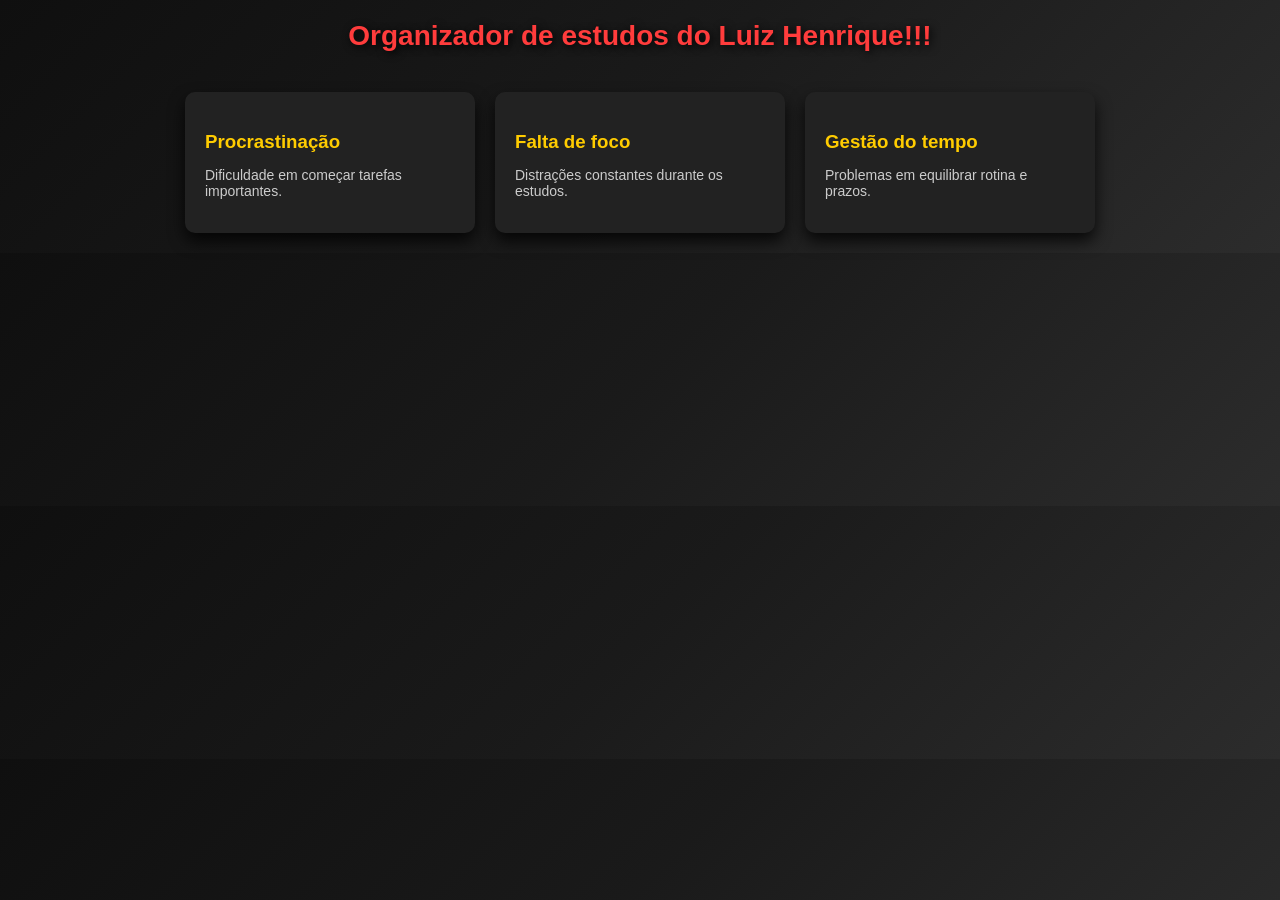
==== index.html @ 8efd8d63 "Add files via upload" ====
<!DOCTYPE html>
<html lang="pt-BR">
<head>
  <meta charset="UTF-8">
  <title>Organizador de estudos do Luiz Henrique!!!</title>
  <link rel="stylesheet" href="style.css">
</head>
<body>
  <header>Organizador de estudos do Luiz Henrique!!!</header>

  <div class="container">
    <div class="card" onclick="openModal('modal1')">
      <h3>Procrastinação</h3>
      <p>Dificuldade em começar tarefas importantes.</p>
    </div>

    <div class="card" onclick="openModal('modal2')">
      <h3>Falta de foco</h3>
      <p>Distrações constantes durante os estudos.</p>
    </div>

    <div class="card" onclick="openModal('modal3')">
      <h3>Gestão do tempo</h3>
      <p>Problemas em equilibrar rotina e prazos.</p>
    </div>
  </div>

  <!-- Modais -->
  <div id="modal1" class="modal">
    <div class="modal-content">
      <span class="close" onclick="closeModal('modal1')">&times;</span>
      <h2>Procrastinação</h2>
      <p>Esse problema ocorre quando há dificuldade em iniciar tarefas, levando à perda de tempo e acúmulo de atividades.</p>
    </div>
  </div>

  <div id="modal2" class="modal">
    <div class="modal-content">
      <span class="close" onclick="closeModal('modal2')">&times;</span>
      <h2>Falta de foco</h2>
      <p>Distrações como celular e redes sociais atrapalham a concentração, diminuindo a produtividade.</p>
    </div>
  </div>

  <div id="modal3" class="modal">
    <div class="modal-content">
      <span class="close" onclick="closeModal('modal3')">&times;</span>
      <h2>Gestão do tempo</h2>
      <p>Organizar horários e prazos é essencial para evitar sobrecarga e estresse na rotina de estudos.</p>
    </div>
  </div>

  <script>
    function openModal(id) {
      document.getElementById(id).style.display = "flex";
    }
    function closeModal(id) {
      document.getElementById(id).style.display = "none";
    }
  </script>
</body>
</html>
---- style.css ----
body {
  margin: 0;
  font-family: Arial, sans-serif;
  background: linear-gradient(135deg, #0f0f0f, #1a1a1a, #2c2c2c);
  color: #fff;
  perspective: 1000px;
}

header {
  text-align: center;
  padding: 20px;
  font-size: 28px;
  font-weight: bold;
  color: #ff3c3c;
  text-shadow: 2px 2px 8px #000;
}

.container {
  display: flex;
  flex-wrap: wrap;
  justify-content: center;
  gap: 20px;
  padding: 20px;
}

.card {
  background: #222;
  border-radius: 10px;
  box-shadow: 0 8px 16px rgba(0,0,0,0.8);
  width: 250px;
  padding: 20px;
  cursor: pointer;
  transition: transform 0.3s;
}

.card:hover {
  transform: rotateY(10deg) scale(1.05);
}

.card h3 {
  color: #ffcc00;
  margin-bottom: 10px;
}

.card p {
  font-size: 14px;
  color: #ccc;
}

/* Modal */
.modal {
  display: none;
  position: fixed;
  z-index: 1000;
  left: 0;
  top: 0;
  width: 100%;
  height: 100%;
  background: rgba(0,0,0,0.8);
  justify-content: center;
  align-items: center;
}

.modal-content {
  background: #111;
  padding: 30px;
  border-radius: 10px;
  max-width: 500px;
  text-align: center;
  color: #fff;
  box-shadow: 0 8px 20px rgba(0,0,0,0.9);
}

.close {
  color: #ff3c3c;
  font-size: 24px;
  font-weight: bold;
  cursor: pointer;
  float: right;
}
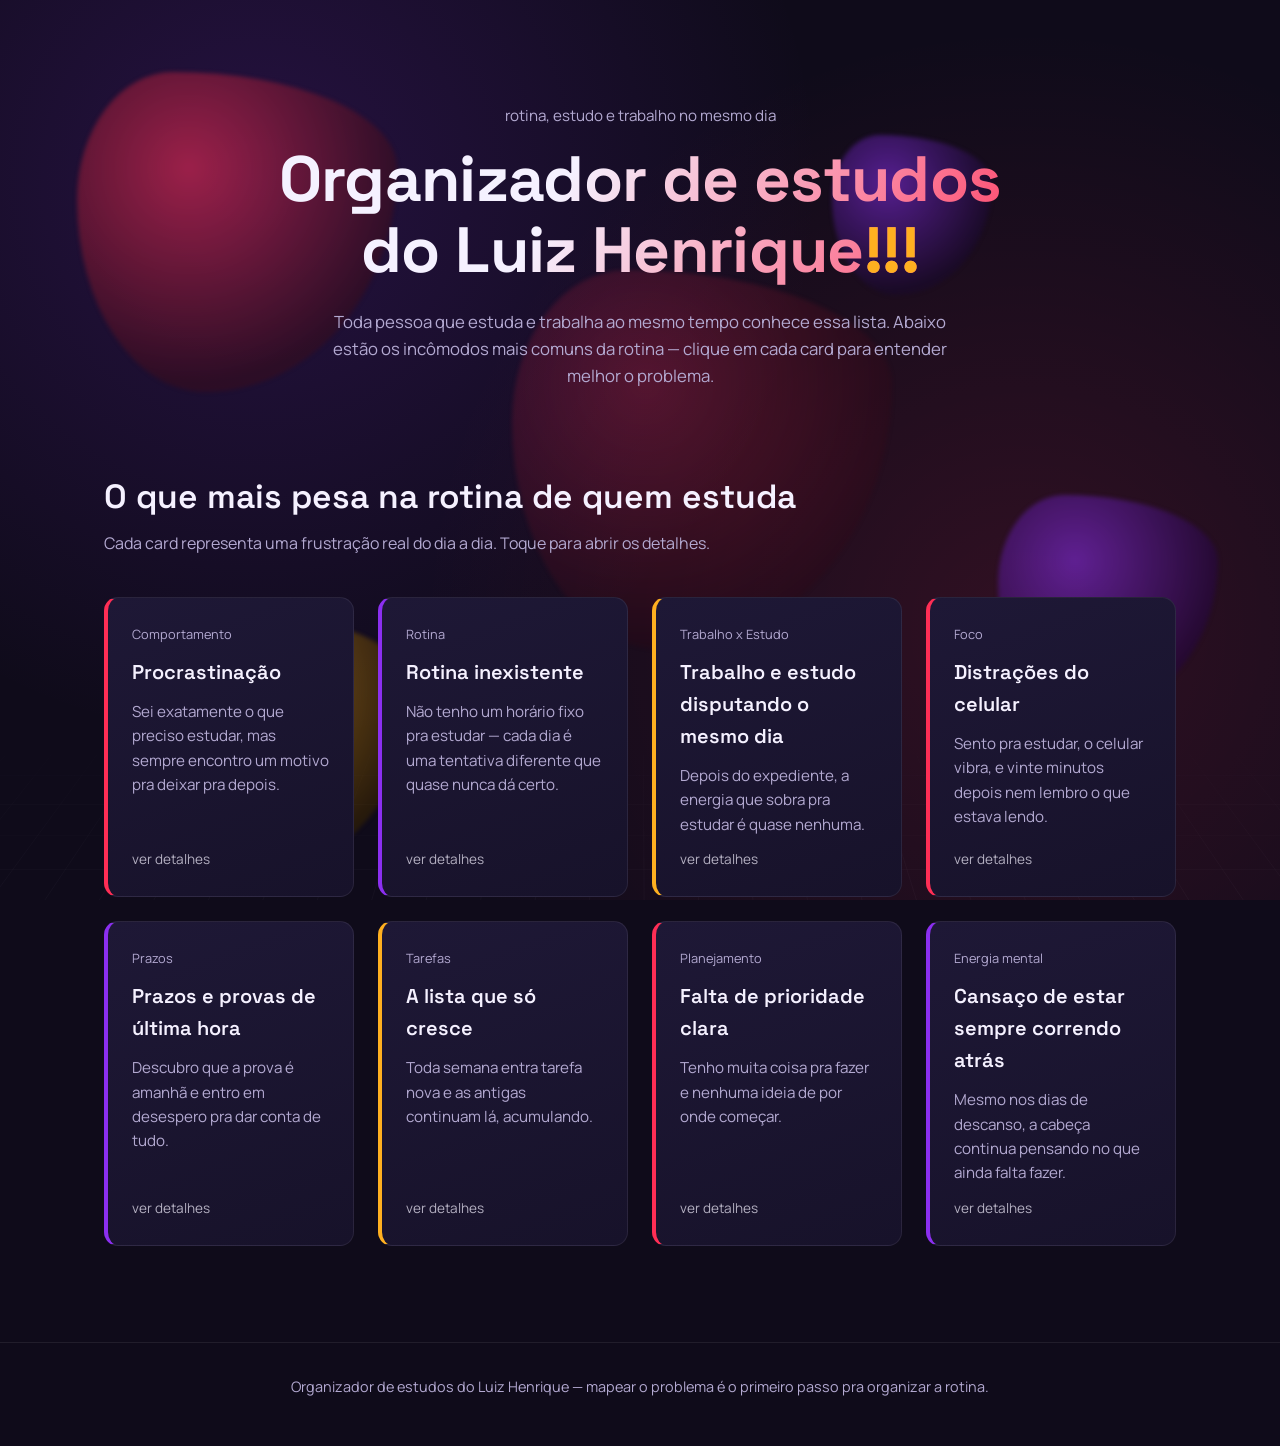
==== commit 84541b38: "Add files via upload" ====
--- a/index.html
+++ b/index.html
@@ -1,62 +1,228 @@
 <!DOCTYPE html>
 <html lang="pt-BR">
 <head>
-  <meta charset="UTF-8">
-  <title>Organizador de estudos do Luiz Henrique!!!</title>
-  <link rel="stylesheet" href="style.css">
+<meta charset="UTF-8">
+<meta name="viewport" content="width=device-width, initial-scale=1.0">
+<title>Organizador de estudos do Luiz Henrique!!!</title>
+<link rel="stylesheet" href="style.css">
 </head>
 <body>
-  <header>Organizador de estudos do Luiz Henrique!!!</header>
-
-  <div class="container">
-    <div class="card" onclick="openModal('modal1')">
-      <h3>Procrastinação</h3>
-      <p>Dificuldade em começar tarefas importantes.</p>
+
+  <!-- Fundo tridimensional animado -->
+  <div class="bg-scene" aria-hidden="true">
+    <div class="shape shape-1"></div>
+    <div class="shape shape-2"></div>
+    <div class="shape shape-3"></div>
+    <div class="shape shape-4"></div>
+    <div class="shape shape-5"></div>
+    <div class="shape shape-6"></div>
+    <div class="grid-floor"></div>
+  </div>
+
+  <header class="hero">
+    <p class="hero-eyebrow">rotina, estudo e trabalho no mesmo dia</p>
+    <h1 class="hero-title">Organizador de estudos<br>do Luiz Henrique<span class="bang">!!!</span></h1>
+    <p class="hero-sub">Toda pessoa que estuda e trabalha ao mesmo tempo conhece essa lista. Abaixo estão os incômodos mais comuns da rotina — clique em cada card para entender melhor o problema.</p>
+  </header>
+
+  <main class="content">
+    <section class="section-heading">
+      <h2>O que mais pesa na rotina de quem estuda</h2>
+      <p>Cada card representa uma frustração real do dia a dia. Toque para abrir os detalhes.</p>
+    </section>
+
+    <div class="card-grid">
+
+      <!-- Card 1 -->
+      <input type="checkbox" id="modal-1" class="modal-toggle">
+      <label for="modal-1" class="card card-crimson">
+        <span class="card-tag">Comportamento</span>
+        <h3>Procrastinação</h3>
+        <p>Sei exatamente o que preciso estudar, mas sempre encontro um motivo pra deixar pra depois.</p>
+        <span class="card-open">ver detalhes</span>
+      </label>
+      <div class="modal-overlay">
+        <div class="modal">
+          <label for="modal-1" class="modal-close" aria-label="Fechar">×</label>
+          <span class="modal-tag">Comportamento</span>
+          <h3>Procrastinação</h3>
+          <p>A tarefa fica ali, visível, esperando — e mesmo assim outra coisa sempre parece mais urgente. O problema não é falta de vontade, é a dificuldade de dar o primeiro passo quando a tarefa parece grande ou chata.</p>
+          <p class="modal-label">Como aparece no dia a dia:</p>
+          <ul>
+            <li>Abrir o material de estudo e fechar sem ler nada</li>
+            <li>Trocar o estudo por "só mais uma tarefa rápida" que nunca acaba</li>
+            <li>Deixar tudo pra véspera da prova ou da entrega</li>
+          </ul>
+        </div>
+      </div>
+
+      <!-- Card 2 -->
+      <input type="checkbox" id="modal-2" class="modal-toggle">
+      <label for="modal-2" class="card card-violet">
+        <span class="card-tag">Rotina</span>
+        <h3>Rotina inexistente</h3>
+        <p>Não tenho um horário fixo pra estudar — cada dia é uma tentativa diferente que quase nunca dá certo.</p>
+        <span class="card-open">ver detalhes</span>
+      </label>
+      <div class="modal-overlay">
+        <div class="modal">
+          <label for="modal-2" class="modal-close" aria-label="Fechar">×</label>
+          <span class="modal-tag">Rotina</span>
+          <h3>Rotina inexistente</h3>
+          <p>Sem um horário fixo, o estudo vira algo que só acontece "se sobrar tempo" — e quase nunca sobra. A rotina muda todo dia, e isso torna difícil criar qualquer hábito de estudo consistente.</p>
+          <p class="modal-label">Como aparece no dia a dia:</p>
+          <ul>
+            <li>Estudar em horários aleatórios, sem previsibilidade</li>
+            <li>Começar o dia sem saber quando vai estudar</li>
+            <li>Sensação de estar sempre reagindo, nunca planejando</li>
+          </ul>
+        </div>
+      </div>
+
+      <!-- Card 3 -->
+      <input type="checkbox" id="modal-3" class="modal-toggle">
+      <label for="modal-3" class="card card-amber">
+        <span class="card-tag">Trabalho x Estudo</span>
+        <h3>Trabalho e estudo disputando o mesmo dia</h3>
+        <p>Depois do expediente, a energia que sobra pra estudar é quase nenhuma.</p>
+        <span class="card-open">ver detalhes</span>
+      </label>
+      <div class="modal-overlay">
+        <div class="modal">
+          <label for="modal-3" class="modal-close" aria-label="Fechar">×</label>
+          <span class="modal-tag">Trabalho x Estudo</span>
+          <h3>Trabalho e estudo disputando o mesmo dia</h3>
+          <p>O dia de trabalho consome tempo e disposição, e o estudo acaba ficando com o que sobra — geralmente pouco. Isso cria a sensação de nunca dar conta de nenhuma das duas coisas direito.</p>
+          <p class="modal-label">Como aparece no dia a dia:</p>
+          <ul>
+            <li>Chegar em casa exausto e sem foco pra abrir os livros</li>
+            <li>Estudar só nos fins de semana, de forma corrida</li>
+            <li>Sentir que uma área sempre atrapalha a outra</li>
+          </ul>
+        </div>
+      </div>
+
+      <!-- Card 4 -->
+      <input type="checkbox" id="modal-4" class="modal-toggle">
+      <label for="modal-4" class="card card-crimson">
+        <span class="card-tag">Foco</span>
+        <h3>Distrações do celular</h3>
+        <p>Sento pra estudar, o celular vibra, e vinte minutos depois nem lembro o que estava lendo.</p>
+        <span class="card-open">ver detalhes</span>
+      </label>
+      <div class="modal-overlay">
+        <div class="modal">
+          <label for="modal-4" class="modal-close" aria-label="Fechar">×</label>
+          <span class="modal-tag">Foco</span>
+          <h3>Distrações do celular</h3>
+          <p>Notificações, redes sociais e mensagens quebram o foco toda vez que ele começa a se formar. O tempo de estudo vira um tempo picotado, com pouca profundidade de verdade.</p>
+          <p class="modal-label">Como aparece no dia a dia:</p>
+          <ul>
+            <li>Pegar o celular "só pra ver uma coisa" e perder o fio da leitura</li>
+            <li>Levar o dobro do tempo pra terminar uma tarefa simples</li>
+            <li>Sensação de cansaço mesmo estudando pouco</li>
+          </ul>
+        </div>
+      </div>
+
+      <!-- Card 5 -->
+      <input type="checkbox" id="modal-5" class="modal-toggle">
+      <label for="modal-5" class="card card-violet">
+        <span class="card-tag">Prazos</span>
+        <h3>Prazos e provas de última hora</h3>
+        <p>Descubro que a prova é amanhã e entro em desespero pra dar conta de tudo.</p>
+        <span class="card-open">ver detalhes</span>
+      </label>
+      <div class="modal-overlay">
+        <div class="modal">
+          <label for="modal-5" class="modal-close" aria-label="Fechar">×</label>
+          <span class="modal-tag">Prazos</span>
+          <h3>Prazos e provas de última hora</h3>
+          <p>Sem acompanhar as datas com antecedência, tudo vira urgência ao mesmo tempo. O resultado é uma mistura de ansiedade e estudo apressado, que raramente rende o que poderia.</p>
+          <p class="modal-label">Como aparece no dia a dia:</p>
+          <ul>
+            <li>Lembrar de um trabalho na véspera da entrega</li>
+            <li>Virar a noite estudando conteúdo de semanas em poucas horas</li>
+            <li>Ansiedade que começa dias antes da prova</li>
+          </ul>
+        </div>
+      </div>
+
+      <!-- Card 6 -->
+      <input type="checkbox" id="modal-6" class="modal-toggle">
+      <label for="modal-6" class="card card-amber">
+        <span class="card-tag">Tarefas</span>
+        <h3>A lista que só cresce</h3>
+        <p>Toda semana entra tarefa nova e as antigas continuam lá, acumulando.</p>
+        <span class="card-open">ver detalhes</span>
+      </label>
+      <div class="modal-overlay">
+        <div class="modal">
+          <label for="modal-6" class="modal-close" aria-label="Fechar">×</label>
+          <span class="modal-tag">Tarefas</span>
+          <h3>A lista que só cresce</h3>
+          <p>Sem um sistema pra dar baixa no que já foi feito, tudo se acumula na cabeça ao mesmo tempo. Isso gera a sensação constante de estar devendo alguma coisa, mesmo nos momentos de descanso.</p>
+          <p class="modal-label">Como aparece no dia a dia:</p>
+          <ul>
+            <li>Perder o controle do que já foi entregue e do que ainda falta</li>
+            <li>Refazer tarefas porque esqueceu que já tinha começado</li>
+            <li>Sensação de peso mental mesmo fora do horário de estudo</li>
+          </ul>
+        </div>
+      </div>
+
+      <!-- Card 7 -->
+      <input type="checkbox" id="modal-7" class="modal-toggle">
+      <label for="modal-7" class="card card-crimson">
+        <span class="card-tag">Planejamento</span>
+        <h3>Falta de prioridade clara</h3>
+        <p>Tenho muita coisa pra fazer e nenhuma ideia de por onde começar.</p>
+        <span class="card-open">ver detalhes</span>
+      </label>
+      <div class="modal-overlay">
+        <div class="modal">
+          <label for="modal-7" class="modal-close" aria-label="Fechar">×</label>
+          <span class="modal-tag">Planejamento</span>
+          <h3>Falta de prioridade clara</h3>
+          <p>Quando tudo parece igualmente urgente, a mente trava e a energia se dispersa entre tarefas pequenas em vez de ir direto no que realmente importa.</p>
+          <p class="modal-label">Como aparece no dia a dia:</p>
+          <ul>
+            <li>Passar mais tempo decidindo o que fazer do que fazendo</li>
+            <li>Deixar a tarefa mais importante sempre por último</li>
+            <li>Terminar o dia cansado, mas sem sensação de progresso</li>
+          </ul>
+        </div>
+      </div>
+
+      <!-- Card 8 -->
+      <input type="checkbox" id="modal-8" class="modal-toggle">
+      <label for="modal-8" class="card card-violet">
+        <span class="card-tag">Energia mental</span>
+        <h3>Cansaço de estar sempre correndo atrás</h3>
+        <p>Mesmo nos dias de descanso, a cabeça continua pensando no que ainda falta fazer.</p>
+        <span class="card-open">ver detalhes</span>
+      </label>
+      <div class="modal-overlay">
+        <div class="modal">
+          <label for="modal-8" class="modal-close" aria-label="Fechar">×</label>
+          <span class="modal-tag">Energia mental</span>
+          <h3>Cansaço de estar sempre correndo atrás</h3>
+          <p>Depois de um tempo vivendo em modo de urgência, o cansaço deixa de ser só físico. A mente não descansa de verdade porque sempre tem alguma coisa pendente rodando por trás.</p>
+          <p class="modal-label">Como aparece no dia a dia:</p>
+          <ul>
+            <li>Dificuldade de relaxar mesmo em momentos de folga</li>
+            <li>Sensação de atraso constante, mesmo cumprindo prazos</li>
+            <li>Queda de motivação por acúmulo de cansaço mental</li>
+          </ul>
+        </div>
+      </div>
+
     </div>
-
-    <div class="card" onclick="openModal('modal2')">
-      <h3>Falta de foco</h3>
-      <p>Distrações constantes durante os estudos.</p>
-    </div>
-
-    <div class="card" onclick="openModal('modal3')">
-      <h3>Gestão do tempo</h3>
-      <p>Problemas em equilibrar rotina e prazos.</p>
-    </div>
-  </div>
-
-  <!-- Modais -->
-  <div id="modal1" class="modal">
-    <div class="modal-content">
-      <span class="close" onclick="closeModal('modal1')">&times;</span>
-      <h2>Procrastinação</h2>
-      <p>Esse problema ocorre quando há dificuldade em iniciar tarefas, levando à perda de tempo e acúmulo de atividades.</p>
-    </div>
-  </div>
-
-  <div id="modal2" class="modal">
-    <div class="modal-content">
-      <span class="close" onclick="closeModal('modal2')">&times;</span>
-      <h2>Falta de foco</h2>
-      <p>Distrações como celular e redes sociais atrapalham a concentração, diminuindo a produtividade.</p>
-    </div>
-  </div>
-
-  <div id="modal3" class="modal">
-    <div class="modal-content">
-      <span class="close" onclick="closeModal('modal3')">&times;</span>
-      <h2>Gestão do tempo</h2>
-      <p>Organizar horários e prazos é essencial para evitar sobrecarga e estresse na rotina de estudos.</p>
-    </div>
-  </div>
-
-  <script>
-    function openModal(id) {
-      document.getElementById(id).style.display = "flex";
-    }
-    function closeModal(id) {
-      document.getElementById(id).style.display = "none";
-    }
-  </script>
+  </main>
+
+  <footer class="footer">
+    <p>Organizador de estudos do Luiz Henrique — mapear o problema é o primeiro passo pra organizar a rotina.</p>
+  </footer>
+
 </body>
 </html>
--- a/style.css
+++ b/style.css
@@ -1,80 +1,426 @@
+@import url('https://fonts.googleapis.com/css2?family=Space+Grotesk:wght@500;600;700&family=Manrope:wght@400;500;600;700&display=swap');
+
+:root {
+  --bg-base: #0f0b1a;
+  --bg-surface: #17122a;
+  --bg-surface-2: #1e1836;
+  --accent-crimson: #ff2e55;
+  --accent-violet: #8b2ff0;
+  --accent-amber: #ffb020;
+  --text-primary: #f5f1ff;
+  --text-muted: #b3a9d1;
+  --border-soft: rgba(245, 241, 255, 0.08);
+  --font-display: 'Space Grotesk', sans-serif;
+  --font-body: 'Manrope', sans-serif;
+}
+
+* {
+  box-sizing: border-box;
+  margin: 0;
+  padding: 0;
+}
+
+html {
+  scroll-behavior: smooth;
+}
+
 body {
-  margin: 0;
-  font-family: Arial, sans-serif;
-  background: linear-gradient(135deg, #0f0f0f, #1a1a1a, #2c2c2c);
-  color: #fff;
-  perspective: 1000px;
-}
-
-header {
+  background: var(--bg-base);
+  color: var(--text-primary);
+  font-family: var(--font-body);
+  line-height: 1.6;
+  overflow-x: hidden;
+  position: relative;
+  min-height: 100vh;
+}
+
+@media (prefers-reduced-motion: reduce) {
+  *, *::before, *::after {
+    animation-duration: 0.001ms !important;
+    animation-iteration-count: 1 !important;
+    transition-duration: 0.001ms !important;
+  }
+}
+
+/* ---------- Fundo tridimensional animado ---------- */
+
+.bg-scene {
+  position: fixed;
+  inset: 0;
+  z-index: -1;
+  overflow: hidden;
+  perspective: 1200px;
+  background:
+    radial-gradient(circle at 20% 20%, rgba(139, 47, 240, 0.18), transparent 45%),
+    radial-gradient(circle at 80% 70%, rgba(255, 46, 85, 0.14), transparent 50%),
+    var(--bg-base);
+}
+
+.shape {
+  position: absolute;
+  border-radius: 30% 70% 60% 40% / 40% 30% 70% 60%;
+  filter: blur(2px);
+  opacity: 0.55;
+  transform-style: preserve-3d;
+  will-change: transform;
+}
+
+.shape-1 {
+  width: 320px;
+  height: 320px;
+  top: 8%;
+  left: 6%;
+  background: radial-gradient(circle at 35% 30%, var(--accent-crimson), #3a0d1c 70%);
+  animation: float-a 22s ease-in-out infinite;
+}
+
+.shape-2 {
+  width: 220px;
+  height: 220px;
+  top: 55%;
+  left: 78%;
+  background: radial-gradient(circle at 35% 30%, var(--accent-violet), #24063f 70%);
+  animation: float-b 26s ease-in-out infinite;
+}
+
+.shape-3 {
+  width: 260px;
+  height: 260px;
+  top: 68%;
+  left: 12%;
+  background: radial-gradient(circle at 35% 30%, var(--accent-amber), #3a2600 70%);
+  animation: float-c 30s ease-in-out infinite;
+}
+
+.shape-4 {
+  width: 160px;
+  height: 160px;
+  top: 15%;
+  left: 65%;
+  background: radial-gradient(circle at 35% 30%, var(--accent-violet), #1a0a30 70%);
+  animation: float-a 18s ease-in-out infinite reverse;
+}
+
+.shape-5 {
+  width: 380px;
+  height: 380px;
+  top: 30%;
+  left: 40%;
+  background: radial-gradient(circle at 35% 30%, var(--accent-crimson), #2a0410 75%);
+  opacity: 0.25;
+  animation: float-b 34s ease-in-out infinite;
+}
+
+.shape-6 {
+  width: 140px;
+  height: 140px;
+  top: 82%;
+  left: 55%;
+  background: radial-gradient(circle at 35% 30%, var(--accent-amber), #2b1c00 70%);
+  animation: float-c 20s ease-in-out infinite reverse;
+}
+
+@keyframes float-a {
+  0%   { transform: translate3d(0, 0, 0) rotate3d(1, 1, 0, 0deg); }
+  33%  { transform: translate3d(40px, -60px, 80px) rotate3d(1, 1, 0, 40deg); }
+  66%  { transform: translate3d(-30px, 40px, -40px) rotate3d(1, 0, 1, -30deg); }
+  100% { transform: translate3d(0, 0, 0) rotate3d(1, 1, 0, 0deg); }
+}
+
+@keyframes float-b {
+  0%   { transform: translate3d(0, 0, 0) rotate3d(0, 1, 1, 0deg); }
+  50%  { transform: translate3d(-60px, 50px, 100px) rotate3d(0, 1, 1, 60deg); }
+  100% { transform: translate3d(0, 0, 0) rotate3d(0, 1, 1, 0deg); }
+}
+
+@keyframes float-c {
+  0%   { transform: translate3d(0, 0, 0) rotate3d(1, 0, 1, 0deg) scale(1); }
+  50%  { transform: translate3d(50px, -40px, -80px) rotate3d(1, 0, 1, -45deg) scale(1.1); }
+  100% { transform: translate3d(0, 0, 0) rotate3d(1, 0, 1, 0deg) scale(1); }
+}
+
+.grid-floor {
+  position: absolute;
+  left: -20%;
+  right: -20%;
+  bottom: -10%;
+  height: 60%;
+  background-image:
+    linear-gradient(rgba(245, 241, 255, 0.06) 1px, transparent 1px),
+    linear-gradient(90deg, rgba(245, 241, 255, 0.06) 1px, transparent 1px);
+  background-size: 60px 60px;
+  transform: rotateX(70deg);
+  transform-origin: bottom;
+  mask-image: linear-gradient(to top, rgba(0,0,0,0.6), transparent 80%);
+}
+
+/* ---------- Hero ---------- */
+
+.hero {
+  position: relative;
+  max-width: 900px;
+  margin: 0 auto;
+  padding: 6.5rem 1.5rem 4rem;
   text-align: center;
-  padding: 20px;
-  font-size: 28px;
-  font-weight: bold;
-  color: #ff3c3c;
-  text-shadow: 2px 2px 8px #000;
-}
-
-.container {
+}
+
+.hero-eyebrow {
+  font-family: var(--font-body);
+  font-size: 0.95rem;
+  color: var(--text-muted);
+  margin-bottom: 1rem;
+}
+
+.hero-title {
+  font-family: var(--font-display);
+  font-weight: 700;
+  font-size: clamp(2.2rem, 6vw, 4rem);
+  line-height: 1.1;
+  letter-spacing: -0.01em;
+  background: linear-gradient(120deg, var(--text-primary) 40%, var(--accent-crimson));
+  -webkit-background-clip: text;
+  background-clip: text;
+  color: transparent;
+}
+
+.bang {
+  color: var(--accent-amber);
+  -webkit-text-fill-color: var(--accent-amber);
+}
+
+.hero-sub {
+  margin-top: 1.5rem;
+  font-size: 1.05rem;
+  color: var(--text-muted);
+  max-width: 620px;
+  margin-left: auto;
+  margin-right: auto;
+}
+
+/* ---------- Conteúdo ---------- */
+
+.content {
+  position: relative;
+  max-width: 1120px;
+  margin: 0 auto;
+  padding: 1rem 1.5rem 6rem;
+}
+
+.section-heading {
+  margin-bottom: 2.5rem;
+  text-align: left;
+}
+
+.section-heading h2 {
+  font-family: var(--font-display);
+  font-size: clamp(1.5rem, 3vw, 2.1rem);
+  font-weight: 600;
+  margin-bottom: 0.5rem;
+}
+
+.section-heading p {
+  color: var(--text-muted);
+}
+
+.card-grid {
+  display: grid;
+  grid-template-columns: repeat(auto-fit, minmax(250px, 1fr));
+  gap: 1.5rem;
+}
+
+/* ---------- Cards ---------- */
+
+.card {
   display: flex;
-  flex-wrap: wrap;
+  flex-direction: column;
+  gap: 0.75rem;
+  background: linear-gradient(160deg, var(--bg-surface-2), var(--bg-surface));
+  border: 1px solid var(--border-soft);
+  border-left: 4px solid var(--accent-crimson);
+  border-radius: 14px;
+  padding: 1.6rem 1.5rem;
+  cursor: pointer;
+  transition: transform 0.25s ease, box-shadow 0.25s ease, border-color 0.25s ease;
+}
+
+.card:hover {
+  transform: translateY(-6px);
+  box-shadow: 0 18px 40px rgba(0, 0, 0, 0.45);
+}
+
+.card-crimson { border-left-color: var(--accent-crimson); }
+.card-violet  { border-left-color: var(--accent-violet); }
+.card-amber   { border-left-color: var(--accent-amber); }
+
+.card-crimson:hover { box-shadow: 0 18px 40px rgba(255, 46, 85, 0.22); }
+.card-violet:hover  { box-shadow: 0 18px 40px rgba(139, 47, 240, 0.22); }
+.card-amber:hover   { box-shadow: 0 18px 40px rgba(255, 176, 32, 0.22); }
+
+.card-tag {
+  font-family: var(--font-body);
+  font-size: 0.8rem;
+  color: var(--text-muted);
+}
+
+.card h3 {
+  font-family: var(--font-display);
+  font-size: 1.25rem;
+  font-weight: 600;
+}
+
+.card p {
+  color: var(--text-muted);
+  font-size: 0.95rem;
+  flex-grow: 1;
+}
+
+.card-open {
+  font-size: 0.85rem;
+  color: var(--text-primary);
+  opacity: 0.7;
+}
+
+/* ---------- Modal ---------- */
+
+.modal-toggle {
+  display: none;
+}
+
+.modal-overlay {
+  position: fixed;
+  inset: 0;
+  z-index: 50;
+  display: flex;
+  align-items: center;
   justify-content: center;
-  gap: 20px;
-  padding: 20px;
-}
-
-.card {
-  background: #222;
-  border-radius: 10px;
-  box-shadow: 0 8px 16px rgba(0,0,0,0.8);
-  width: 250px;
-  padding: 20px;
+  padding: 1.5rem;
+  background: rgba(6, 4, 12, 0.78);
+  backdrop-filter: blur(6px);
+  opacity: 0;
+  pointer-events: none;
+  transition: opacity 0.25s ease;
+}
+
+.modal-toggle:checked ~ .modal-overlay {
+  opacity: 1;
+  pointer-events: auto;
+}
+
+.modal {
+  position: relative;
+  width: 100%;
+  max-width: 520px;
+  max-height: 85vh;
+  overflow-y: auto;
+  background: linear-gradient(160deg, var(--bg-surface-2), var(--bg-base));
+  border: 1px solid var(--border-soft);
+  border-radius: 18px;
+  padding: 2.2rem 2rem;
+  box-shadow: 0 30px 80px rgba(0, 0, 0, 0.55);
+  transform: translateY(20px) scale(0.97);
+  transition: transform 0.25s ease;
+}
+
+.modal-toggle:checked ~ .modal-overlay .modal {
+  transform: translateY(0) scale(1);
+}
+
+.modal-close {
+  position: absolute;
+  top: 1rem;
+  right: 1.2rem;
+  font-size: 1.6rem;
+  line-height: 1;
+  color: var(--text-muted);
   cursor: pointer;
-  transition: transform 0.3s;
-}
-
-.card:hover {
-  transform: rotateY(10deg) scale(1.05);
-}
-
-.card h3 {
-  color: #ffcc00;
-  margin-bottom: 10px;
-}
-
-.card p {
-  font-size: 14px;
-  color: #ccc;
-}
-
-/* Modal */
-.modal {
-  display: none;
-  position: fixed;
-  z-index: 1000;
+  transition: color 0.2s ease;
+}
+
+.modal-close:hover {
+  color: var(--text-primary);
+}
+
+.modal-tag {
+  display: inline-block;
+  font-size: 0.8rem;
+  color: var(--accent-amber);
+  margin-bottom: 0.6rem;
+}
+
+.modal h3 {
+  font-family: var(--font-display);
+  font-size: 1.5rem;
+  margin-bottom: 1rem;
+}
+
+.modal p {
+  color: var(--text-muted);
+  margin-bottom: 1rem;
+}
+
+.modal-label {
+  color: var(--text-primary) !important;
+  font-weight: 600;
+  margin-bottom: 0.6rem !important;
+}
+
+.modal ul {
+  list-style: none;
+  display: flex;
+  flex-direction: column;
+  gap: 0.6rem;
+}
+
+.modal ul li {
+  position: relative;
+  padding-left: 1.2rem;
+  color: var(--text-muted);
+  font-size: 0.95rem;
+}
+
+.modal ul li::before {
+  content: '';
+  position: absolute;
   left: 0;
-  top: 0;
-  width: 100%;
-  height: 100%;
-  background: rgba(0,0,0,0.8);
-  justify-content: center;
-  align-items: center;
-}
-
-.modal-content {
-  background: #111;
-  padding: 30px;
-  border-radius: 10px;
-  max-width: 500px;
+  top: 0.5em;
+  width: 6px;
+  height: 6px;
+  border-radius: 50%;
+  background: var(--accent-crimson);
+}
+
+/* ---------- Footer ---------- */
+
+.footer {
+  position: relative;
   text-align: center;
-  color: #fff;
-  box-shadow: 0 8px 20px rgba(0,0,0,0.9);
-}
-
-.close {
-  color: #ff3c3c;
-  font-size: 24px;
-  font-weight: bold;
-  cursor: pointer;
-  float: right;
-}
+  padding: 2rem 1.5rem 3rem;
+  color: var(--text-muted);
+  font-size: 0.9rem;
+  border-top: 1px solid var(--border-soft);
+}
+
+/* ---------- Responsivo ---------- */
+
+@media (max-width: 600px) {
+  .hero {
+    padding: 4.5rem 1.25rem 3rem;
+  }
+
+  .content {
+    padding: 0.5rem 1.25rem 4rem;
+  }
+
+  .modal {
+    padding: 1.8rem 1.4rem;
+  }
+}
+
+/* ---------- Foco acessível ---------- */
+
+a:focus-visible,
+label:focus-visible,
+.modal-close:focus-visible {
+  outline: 2px solid var(--accent-amber);
+  outline-offset: 2px;
+}
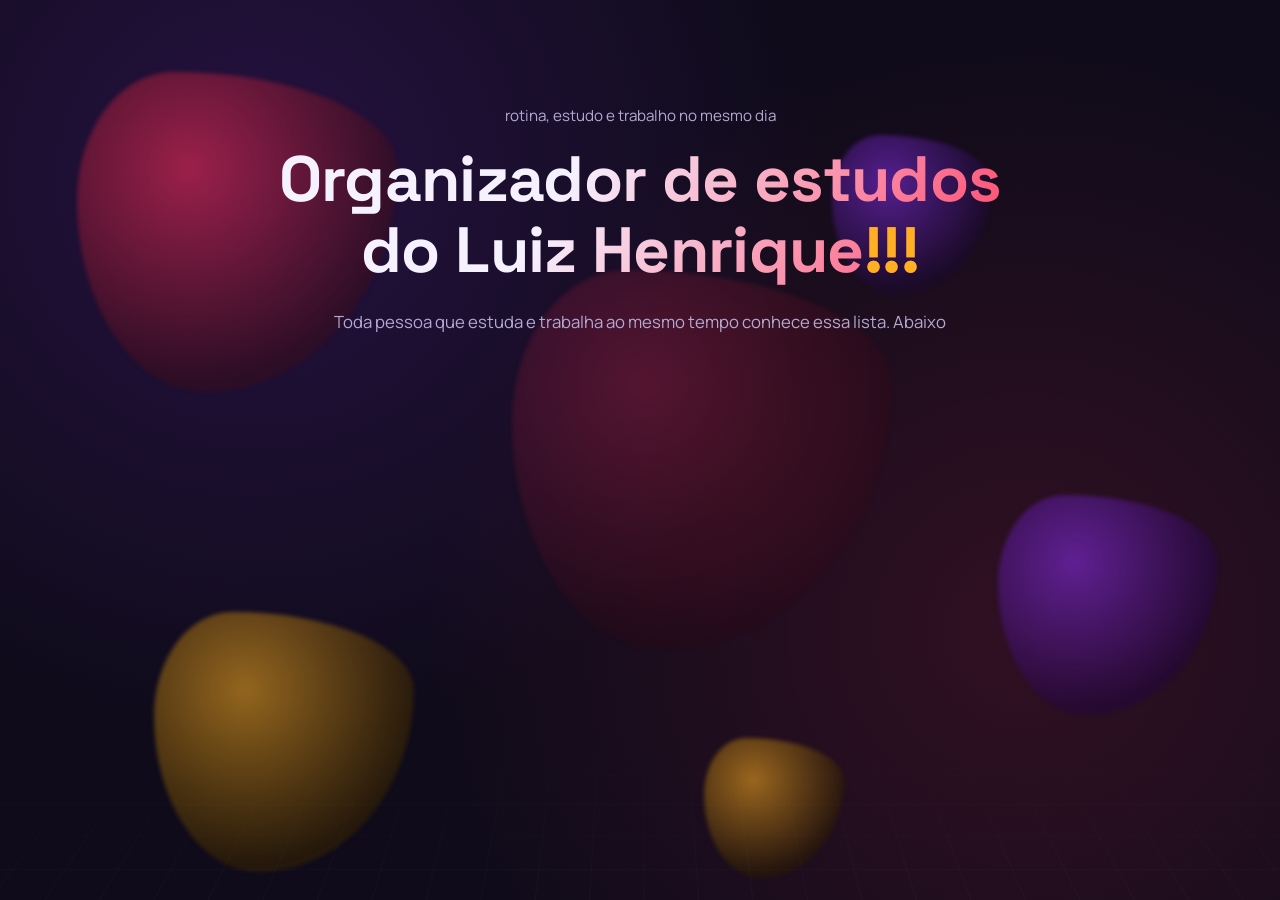
==== commit 920eb6fd: "Update index.html" ====
--- a/index.html
+++ b/index.html
@@ -22,207 +22,4 @@
   <header class="hero">
     <p class="hero-eyebrow">rotina, estudo e trabalho no mesmo dia</p>
     <h1 class="hero-title">Organizador de estudos<br>do Luiz Henrique<span class="bang">!!!</span></h1>
-    <p class="hero-sub">Toda pessoa que estuda e trabalha ao mesmo tempo conhece essa lista. Abaixo estão os incômodos mais comuns da rotina — clique em cada card para entender melhor o problema.</p>
-  </header>
-
-  <main class="content">
-    <section class="section-heading">
-      <h2>O que mais pesa na rotina de quem estuda</h2>
-      <p>Cada card representa uma frustração real do dia a dia. Toque para abrir os detalhes.</p>
-    </section>
-
-    <div class="card-grid">
-
-      <!-- Card 1 -->
-      <input type="checkbox" id="modal-1" class="modal-toggle">
-      <label for="modal-1" class="card card-crimson">
-        <span class="card-tag">Comportamento</span>
-        <h3>Procrastinação</h3>
-        <p>Sei exatamente o que preciso estudar, mas sempre encontro um motivo pra deixar pra depois.</p>
-        <span class="card-open">ver detalhes</span>
-      </label>
-      <div class="modal-overlay">
-        <div class="modal">
-          <label for="modal-1" class="modal-close" aria-label="Fechar">×</label>
-          <span class="modal-tag">Comportamento</span>
-          <h3>Procrastinação</h3>
-          <p>A tarefa fica ali, visível, esperando — e mesmo assim outra coisa sempre parece mais urgente. O problema não é falta de vontade, é a dificuldade de dar o primeiro passo quando a tarefa parece grande ou chata.</p>
-          <p class="modal-label">Como aparece no dia a dia:</p>
-          <ul>
-            <li>Abrir o material de estudo e fechar sem ler nada</li>
-            <li>Trocar o estudo por "só mais uma tarefa rápida" que nunca acaba</li>
-            <li>Deixar tudo pra véspera da prova ou da entrega</li>
-          </ul>
-        </div>
-      </div>
-
-      <!-- Card 2 -->
-      <input type="checkbox" id="modal-2" class="modal-toggle">
-      <label for="modal-2" class="card card-violet">
-        <span class="card-tag">Rotina</span>
-        <h3>Rotina inexistente</h3>
-        <p>Não tenho um horário fixo pra estudar — cada dia é uma tentativa diferente que quase nunca dá certo.</p>
-        <span class="card-open">ver detalhes</span>
-      </label>
-      <div class="modal-overlay">
-        <div class="modal">
-          <label for="modal-2" class="modal-close" aria-label="Fechar">×</label>
-          <span class="modal-tag">Rotina</span>
-          <h3>Rotina inexistente</h3>
-          <p>Sem um horário fixo, o estudo vira algo que só acontece "se sobrar tempo" — e quase nunca sobra. A rotina muda todo dia, e isso torna difícil criar qualquer hábito de estudo consistente.</p>
-          <p class="modal-label">Como aparece no dia a dia:</p>
-          <ul>
-            <li>Estudar em horários aleatórios, sem previsibilidade</li>
-            <li>Começar o dia sem saber quando vai estudar</li>
-            <li>Sensação de estar sempre reagindo, nunca planejando</li>
-          </ul>
-        </div>
-      </div>
-
-      <!-- Card 3 -->
-      <input type="checkbox" id="modal-3" class="modal-toggle">
-      <label for="modal-3" class="card card-amber">
-        <span class="card-tag">Trabalho x Estudo</span>
-        <h3>Trabalho e estudo disputando o mesmo dia</h3>
-        <p>Depois do expediente, a energia que sobra pra estudar é quase nenhuma.</p>
-        <span class="card-open">ver detalhes</span>
-      </label>
-      <div class="modal-overlay">
-        <div class="modal">
-          <label for="modal-3" class="modal-close" aria-label="Fechar">×</label>
-          <span class="modal-tag">Trabalho x Estudo</span>
-          <h3>Trabalho e estudo disputando o mesmo dia</h3>
-          <p>O dia de trabalho consome tempo e disposição, e o estudo acaba ficando com o que sobra — geralmente pouco. Isso cria a sensação de nunca dar conta de nenhuma das duas coisas direito.</p>
-          <p class="modal-label">Como aparece no dia a dia:</p>
-          <ul>
-            <li>Chegar em casa exausto e sem foco pra abrir os livros</li>
-            <li>Estudar só nos fins de semana, de forma corrida</li>
-            <li>Sentir que uma área sempre atrapalha a outra</li>
-          </ul>
-        </div>
-      </div>
-
-      <!-- Card 4 -->
-      <input type="checkbox" id="modal-4" class="modal-toggle">
-      <label for="modal-4" class="card card-crimson">
-        <span class="card-tag">Foco</span>
-        <h3>Distrações do celular</h3>
-        <p>Sento pra estudar, o celular vibra, e vinte minutos depois nem lembro o que estava lendo.</p>
-        <span class="card-open">ver detalhes</span>
-      </label>
-      <div class="modal-overlay">
-        <div class="modal">
-          <label for="modal-4" class="modal-close" aria-label="Fechar">×</label>
-          <span class="modal-tag">Foco</span>
-          <h3>Distrações do celular</h3>
-          <p>Notificações, redes sociais e mensagens quebram o foco toda vez que ele começa a se formar. O tempo de estudo vira um tempo picotado, com pouca profundidade de verdade.</p>
-          <p class="modal-label">Como aparece no dia a dia:</p>
-          <ul>
-            <li>Pegar o celular "só pra ver uma coisa" e perder o fio da leitura</li>
-            <li>Levar o dobro do tempo pra terminar uma tarefa simples</li>
-            <li>Sensação de cansaço mesmo estudando pouco</li>
-          </ul>
-        </div>
-      </div>
-
-      <!-- Card 5 -->
-      <input type="checkbox" id="modal-5" class="modal-toggle">
-      <label for="modal-5" class="card card-violet">
-        <span class="card-tag">Prazos</span>
-        <h3>Prazos e provas de última hora</h3>
-        <p>Descubro que a prova é amanhã e entro em desespero pra dar conta de tudo.</p>
-        <span class="card-open">ver detalhes</span>
-      </label>
-      <div class="modal-overlay">
-        <div class="modal">
-          <label for="modal-5" class="modal-close" aria-label="Fechar">×</label>
-          <span class="modal-tag">Prazos</span>
-          <h3>Prazos e provas de última hora</h3>
-          <p>Sem acompanhar as datas com antecedência, tudo vira urgência ao mesmo tempo. O resultado é uma mistura de ansiedade e estudo apressado, que raramente rende o que poderia.</p>
-          <p class="modal-label">Como aparece no dia a dia:</p>
-          <ul>
-            <li>Lembrar de um trabalho na véspera da entrega</li>
-            <li>Virar a noite estudando conteúdo de semanas em poucas horas</li>
-            <li>Ansiedade que começa dias antes da prova</li>
-          </ul>
-        </div>
-      </div>
-
-      <!-- Card 6 -->
-      <input type="checkbox" id="modal-6" class="modal-toggle">
-      <label for="modal-6" class="card card-amber">
-        <span class="card-tag">Tarefas</span>
-        <h3>A lista que só cresce</h3>
-        <p>Toda semana entra tarefa nova e as antigas continuam lá, acumulando.</p>
-        <span class="card-open">ver detalhes</span>
-      </label>
-      <div class="modal-overlay">
-        <div class="modal">
-          <label for="modal-6" class="modal-close" aria-label="Fechar">×</label>
-          <span class="modal-tag">Tarefas</span>
-          <h3>A lista que só cresce</h3>
-          <p>Sem um sistema pra dar baixa no que já foi feito, tudo se acumula na cabeça ao mesmo tempo. Isso gera a sensação constante de estar devendo alguma coisa, mesmo nos momentos de descanso.</p>
-          <p class="modal-label">Como aparece no dia a dia:</p>
-          <ul>
-            <li>Perder o controle do que já foi entregue e do que ainda falta</li>
-            <li>Refazer tarefas porque esqueceu que já tinha começado</li>
-            <li>Sensação de peso mental mesmo fora do horário de estudo</li>
-          </ul>
-        </div>
-      </div>
-
-      <!-- Card 7 -->
-      <input type="checkbox" id="modal-7" class="modal-toggle">
-      <label for="modal-7" class="card card-crimson">
-        <span class="card-tag">Planejamento</span>
-        <h3>Falta de prioridade clara</h3>
-        <p>Tenho muita coisa pra fazer e nenhuma ideia de por onde começar.</p>
-        <span class="card-open">ver detalhes</span>
-      </label>
-      <div class="modal-overlay">
-        <div class="modal">
-          <label for="modal-7" class="modal-close" aria-label="Fechar">×</label>
-          <span class="modal-tag">Planejamento</span>
-          <h3>Falta de prioridade clara</h3>
-          <p>Quando tudo parece igualmente urgente, a mente trava e a energia se dispersa entre tarefas pequenas em vez de ir direto no que realmente importa.</p>
-          <p class="modal-label">Como aparece no dia a dia:</p>
-          <ul>
-            <li>Passar mais tempo decidindo o que fazer do que fazendo</li>
-            <li>Deixar a tarefa mais importante sempre por último</li>
-            <li>Terminar o dia cansado, mas sem sensação de progresso</li>
-          </ul>
-        </div>
-      </div>
-
-      <!-- Card 8 -->
-      <input type="checkbox" id="modal-8" class="modal-toggle">
-      <label for="modal-8" class="card card-violet">
-        <span class="card-tag">Energia mental</span>
-        <h3>Cansaço de estar sempre correndo atrás</h3>
-        <p>Mesmo nos dias de descanso, a cabeça continua pensando no que ainda falta fazer.</p>
-        <span class="card-open">ver detalhes</span>
-      </label>
-      <div class="modal-overlay">
-        <div class="modal">
-          <label for="modal-8" class="modal-close" aria-label="Fechar">×</label>
-          <span class="modal-tag">Energia mental</span>
-          <h3>Cansaço de estar sempre correndo atrás</h3>
-          <p>Depois de um tempo vivendo em modo de urgência, o cansaço deixa de ser só físico. A mente não descansa de verdade porque sempre tem alguma coisa pendente rodando por trás.</p>
-          <p class="modal-label">Como aparece no dia a dia:</p>
-          <ul>
-            <li>Dificuldade de relaxar mesmo em momentos de folga</li>
-            <li>Sensação de atraso constante, mesmo cumprindo prazos</li>
-            <li>Queda de motivação por acúmulo de cansaço mental</li>
-          </ul>
-        </div>
-      </div>
-
-    </div>
-  </main>
-
-  <footer class="footer">
-    <p>Organizador de estudos do Luiz Henrique — mapear o problema é o primeiro passo pra organizar a rotina.</p>
-  </footer>
-
-</body>
-</html>
+    <p class="hero-sub">Toda pessoa que estuda e trabalha ao mesmo tempo conhece essa lista. Abaixo
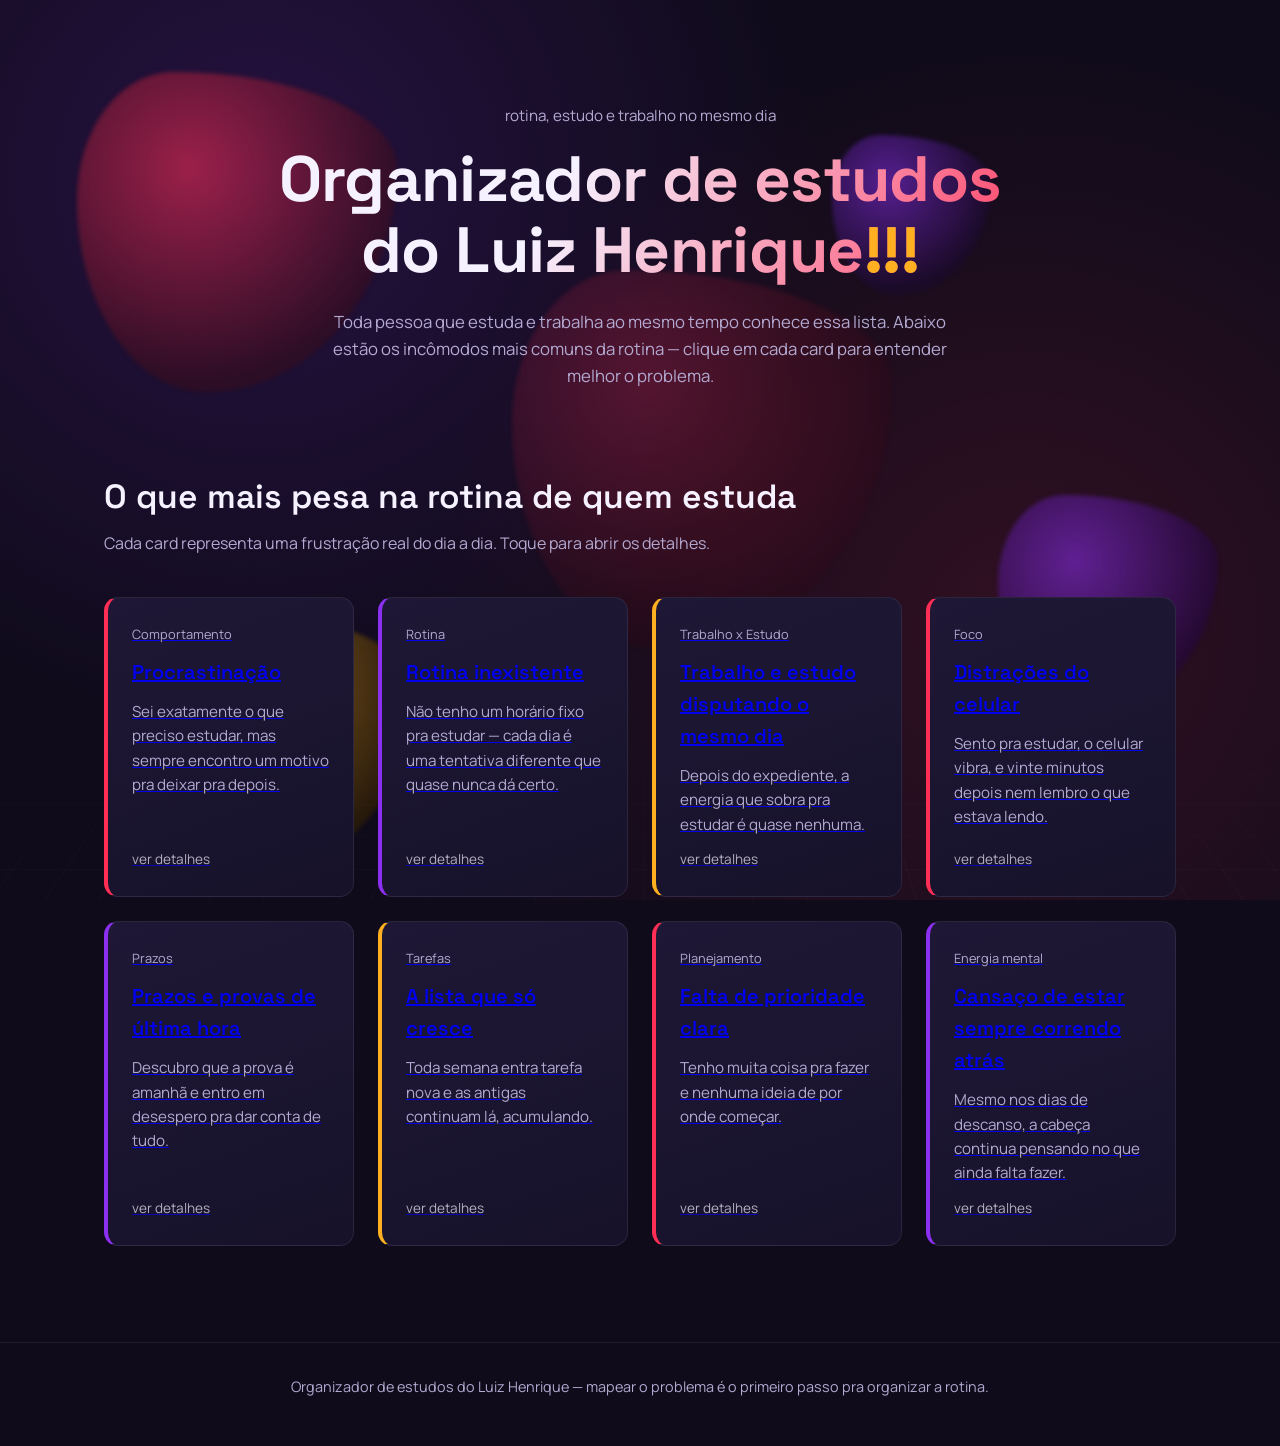
==== commit 65d35e43: "Add files via upload" ====
--- a/index.html
+++ b/index.html
@@ -22,4 +22,87 @@
   <header class="hero">
     <p class="hero-eyebrow">rotina, estudo e trabalho no mesmo dia</p>
     <h1 class="hero-title">Organizador de estudos<br>do Luiz Henrique<span class="bang">!!!</span></h1>
-    <p class="hero-sub">Toda pessoa que estuda e trabalha ao mesmo tempo conhece essa lista. Abaixo
+    <p class="hero-sub">Toda pessoa que estuda e trabalha ao mesmo tempo conhece essa lista. Abaixo estão os incômodos mais comuns da rotina — clique em cada card para entender melhor o problema.</p>
+  </header>
+
+  <main class="content">
+    <section class="section-heading">
+      <h2>O que mais pesa na rotina de quem estuda</h2>
+      <p>Cada card representa uma frustração real do dia a dia. Toque para abrir os detalhes.</p>
+    </section>
+
+    <div class="card-grid">
+
+      <!-- Card 1 -->
+      <a href="procrastinacao.html" class="card card-crimson">
+        <span class="card-tag">Comportamento</span>
+        <h3>Procrastinação</h3>
+        <p>Sei exatamente o que preciso estudar, mas sempre encontro um motivo pra deixar pra depois.</p>
+        <span class="card-open">ver detalhes</span>
+      </a>
+
+      <!-- Card 2 -->
+      <a href="rotina.html" class="card card-violet">
+        <span class="card-tag">Rotina</span>
+        <h3>Rotina inexistente</h3>
+        <p>Não tenho um horário fixo pra estudar — cada dia é uma tentativa diferente que quase nunca dá certo.</p>
+        <span class="card-open">ver detalhes</span>
+      </a>
+
+      <!-- Card 3 -->
+      <a href="trabalho-estudo.html" class="card card-amber">
+        <span class="card-tag">Trabalho x Estudo</span>
+        <h3>Trabalho e estudo disputando o mesmo dia</h3>
+        <p>Depois do expediente, a energia que sobra pra estudar é quase nenhuma.</p>
+        <span class="card-open">ver detalhes</span>
+      </a>
+
+      <!-- Card 4 -->
+      <a href="distracoes.html" class="card card-crimson">
+        <span class="card-tag">Foco</span>
+        <h3>Distrações do celular</h3>
+        <p>Sento pra estudar, o celular vibra, e vinte minutos depois nem lembro o que estava lendo.</p>
+        <span class="card-open">ver detalhes</span>
+      </a>
+
+      <!-- Card 5 -->
+      <a href="prazos.html" class="card card-violet">
+        <span class="card-tag">Prazos</span>
+        <h3>Prazos e provas de última hora</h3>
+        <p>Descubro que a prova é amanhã e entro em desespero pra dar conta de tudo.</p>
+        <span class="card-open">ver detalhes</span>
+      </a>
+
+      <!-- Card 6 -->
+      <a href="tarefas.html" class="card card-amber">
+        <span class="card-tag">Tarefas</span>
+        <h3>A lista que só cresce</h3>
+        <p>Toda semana entra tarefa nova e as antigas continuam lá, acumulando.</p>
+        <span class="card-open">ver detalhes</span>
+      </a>
+
+      <!-- Card 7 -->
+      <a href="prioridade.html" class="card card-crimson">
+        <span class="card-tag">Planejamento</span>
+        <h3>Falta de prioridade clara</h3>
+        <p>Tenho muita coisa pra fazer e nenhuma ideia de por onde começar.</p>
+        <span class="card-open">ver detalhes</span>
+      </a>
+
+      <!-- Card 8 -->
+      <a href="cansaco.html" class="card card-violet">
+        <span class="card-tag">Energia mental</span>
+        <h3>Cansaço de estar sempre correndo atrás</h3>
+        <p>Mesmo nos dias de descanso, a cabeça continua pensando no que ainda falta fazer.</p>
+        <span class="card-open">ver detalhes</span>
+      </a>
+
+    </div>
+  </main>
+
+  <footer class="footer">
+    <p>Organizador de estudos do Luiz Henrique — mapear o problema é o primeiro passo pra organizar a rotina.</p>
+  </footer>
+
+</body>
+</html>
